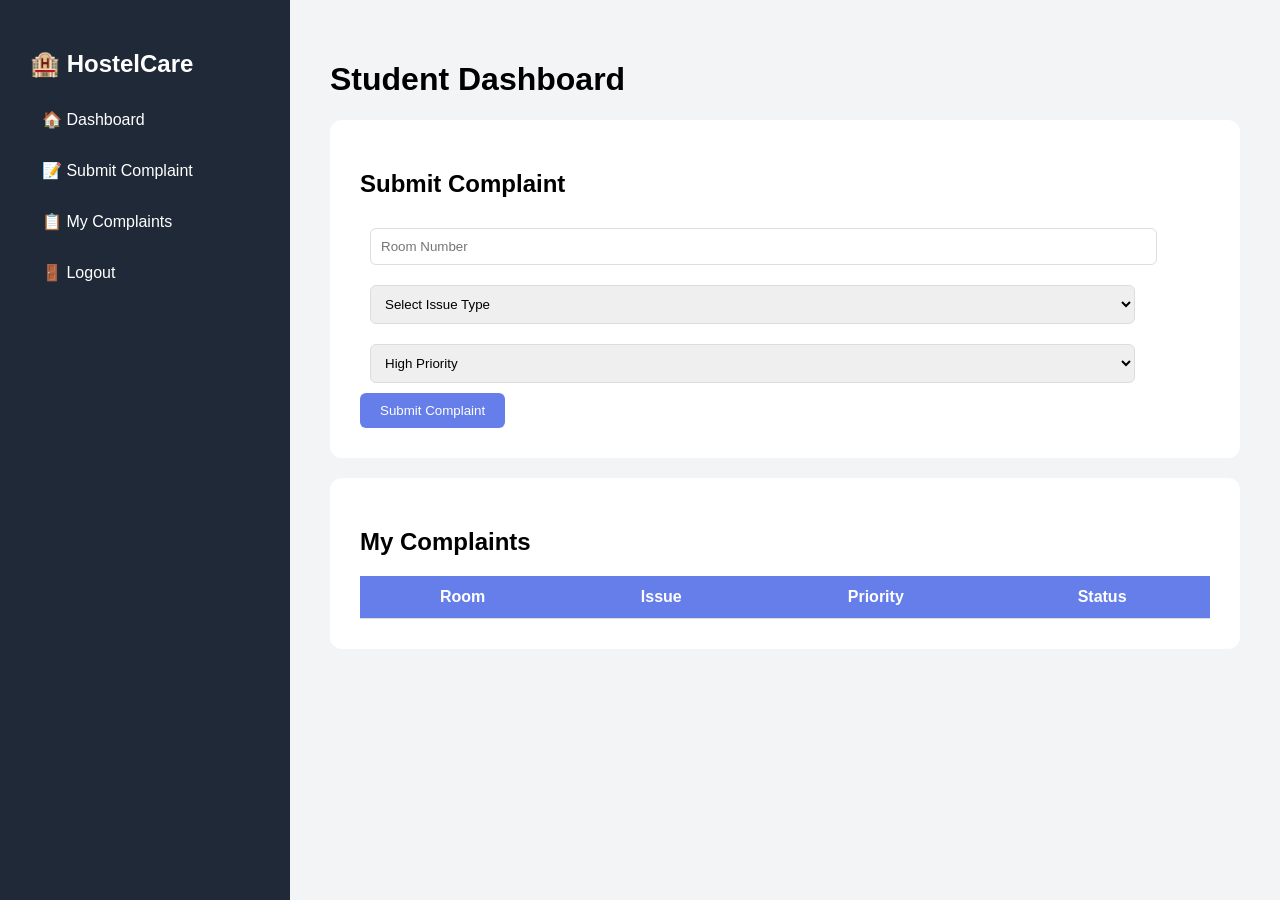
==== dashboard.html @ 7ef9b8e0 "Initial project upload" ====
<!DOCTYPE html>
<html>

<head>

<title>Student Dashboard</title>

<link rel="stylesheet" href="style.css">

</head>

<body>

<div class="dashboard-layout">

<!-- Sidebar -->

<div class="sidebar">

<h2>🏨 HostelCare</h2>

<ul>

<li>🏠 Dashboard</li>
<li>📝 Submit Complaint</li>
<li>📋 My Complaints</li>
<li onclick="logout()">🚪 Logout</li>

</ul>

</div>


<!-- Main Dashboard -->

<div class="main-dashboard">

<h1>Student Dashboard</h1>


<!-- Complaint Form -->

<div class="dashboard-card">

<h2>Submit Complaint</h2>

<input type="text" id="room" placeholder="Room Number">

<select id="issueType">

<option value="">Select Issue Type</option>
<option value="Electricity">⚡ Electricity</option>
<option value="Water">💧 Water Leakage</option>
<option value="WiFi">📶 WiFi Problem</option>
<option value="Furniture">🪑 Furniture Damage</option>
<option value="Cleaning">🧹 Cleaning Issue</option>

</select>

<select id="priority">

<option value="1">High Priority</option>
<option value="2">Medium Priority</option>
<option value="3">Low Priority</option>

</select>

<button onclick="submitComplaint()">Submit Complaint</button>

</div>


<!-- Complaint History -->

<div class="dashboard-card">

<h2>My Complaints</h2>

<table>

<thead>

<tr>

<th>Room</th>
<th>Issue</th>
<th>Priority</th>
<th>Status</th>

</tr>

</thead>

<tbody id="studentComplaintTable">

</tbody>

</table>

</div>


</div>

</div>

<script src="script.js"></script>

</body>

</html>
---- style.css ----
body{

font-family:'Poppins',sans-serif;
margin:0;
background:#f5f7fb;

}

/* NAVBAR */

.navbar{

display:flex;
justify-content:space-between;
align-items:center;
padding:20px 60px;
background:#667eea;
color:white;

}

.login-btn{

background:white;
color:#667eea;
padding:10px 20px;
border-radius:8px;
text-decoration:none;
font-weight:600;

}

/* HERO */

.hero{

text-align:center;
padding:120px 20px;
background:linear-gradient(135deg,#667eea,#764ba2);
color:white;

}

.hero h2{

font-size:48px;

}

.hero-btn{

padding:15px 35px;
font-size:18px;
border:none;
border-radius:25px;
background:white;
color:#333;
cursor:pointer;

}

/* FEATURES */

.features{

display:flex;
justify-content:center;
gap:30px;
padding:80px 20px;

}

.feature-card{

background:white;
padding:30px;
border-radius:12px;
width:260px;
text-align:center;
box-shadow:0 10px 30px rgba(0,0,0,0.1);

}

/* DASHBOARD */

body{

font-family:'Poppins',sans-serif;
margin:0;
overflow-x:hidden;

}

/* NAVBAR */

.navbar{

display:flex;
justify-content:space-between;
align-items:center;
padding:20px 60px;
background:#667eea;
color:white;

}

.navbar nav a{

margin-left:20px;
text-decoration:none;
color:white;
font-weight:500;

}

.navbar nav a:hover{

text-decoration:underline;

}

/* HERO */

.hero{

height:90vh;

background:linear-gradient(135deg,#667eea,#764ba2);

display:flex;
align-items:center;
justify-content:center;

text-align:center;
color:white;
position:relative;

}

.hero-content{

max-width:700px;
z-index:2;

}

.hero h2{

font-size:50px;

}

.hero p{

margin-top:10px;
font-size:18px;

}

.hero-btn{

margin-top:20px;
padding:15px 35px;
border:none;
border-radius:25px;
font-size:18px;
background:white;
color:#333;
cursor:pointer;
transition:0.3s;

}

.hero-btn:hover{

transform:scale(1.1);

}

/* FLOATING CIRCLES */

.circle{

position:absolute;
border-radius:50%;
opacity:0.3;
animation:float 8s infinite ease-in-out;

}

.c1{

width:120px;
height:120px;
background:white;
top:20%;
left:10%;

}

.c2{

width:180px;
height:180px;
background:white;
bottom:15%;
right:15%;

}

.c3{

width:80px;
height:80px;
background:white;
top:60%;
left:30%;

}

@keyframes float{

0%{transform:translateY(0)}
50%{transform:translateY(-30px)}
100%{transform:translateY(0)}

}

/* FEATURES */

.features{

padding:80px 20px;
text-align:center;
background:#f5f7fb;

}

.feature-container{

display:flex;
justify-content:center;
gap:30px;
margin-top:40px;

}

.feature-card{

background:white;
padding:30px;
border-radius:12px;
width:260px;
box-shadow:0 10px 25px rgba(0,0,0,0.1);
transition:0.3s;

}

.feature-card:hover{

transform:translateY(-10px) scale(1.05);

}

/* FOOTER */

footer{

background:#111;
color:white;
text-align:center;
padding:20px;

}
.login-btn{

background:white;
color:#667eea;
padding:10px 20px;
border-radius:8px;
text-decoration:none;
font-weight:600;

}
.dashboard-layout{

display:flex;
height:100vh;

}

.sidebar{

width:230px;
background:#1f2937;
color:white;
padding:30px;

}

.sidebar ul{

list-style:none;
padding:0;

}

.sidebar li{

padding:12px;
margin:8px 0;
cursor:pointer;
border-radius:6px;

}

.sidebar li:hover{

background:#374151;

}

.main-dashboard{

flex:1;
padding:40px;
background:#f3f4f6;

}

.dashboard-card{

background:white;
padding:30px;
border-radius:12px;
margin-top:20px;

}

table{

width:100%;
border-collapse:collapse;

}

th,td{

padding:12px;
border-bottom:1px solid #ddd;

}

th{

background:#667eea;
color:white;

}

/* LOGIN */

.login-container{

background:white;
width:320px;
margin:120px auto;
padding:40px;
border-radius:12px;
text-align:center;
box-shadow:0 10px 25px rgba(0,0,0,0.1);

}

input,select{

width:90%;
padding:10px;
margin:10px;
border-radius:6px;
border:1px solid #ddd;

}

button{

background:#667eea;
color:white;
padding:10px 20px;
border:none;
border-radius:6px;
cursor:pointer;

}
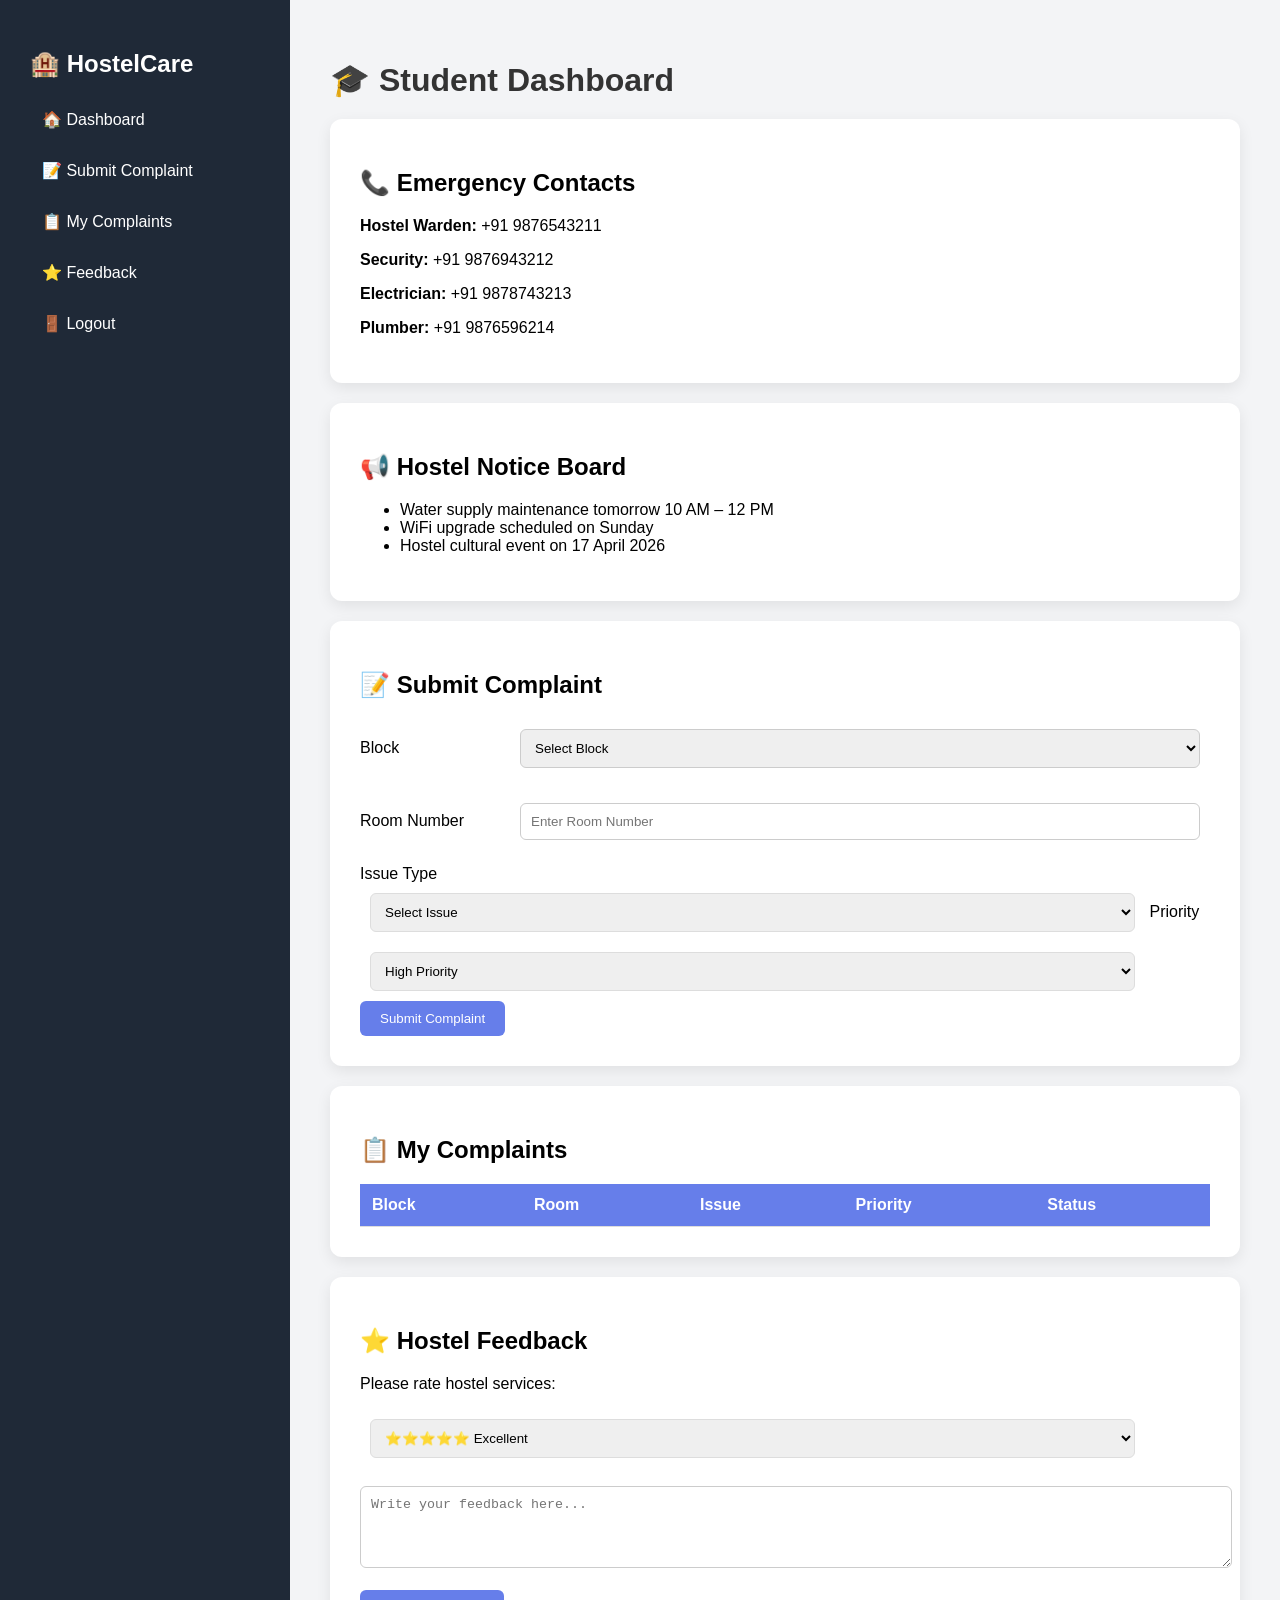
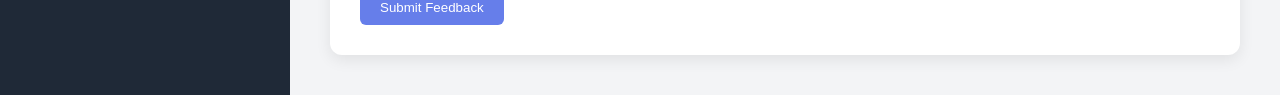
==== commit b6df7e7a: "Updated complaint system, MySQL integration and staff allocation" ====
--- a/dashboard.html
+++ b/dashboard.html
@@ -5,6 +5,7 @@
 
 <title>Student Dashboard</title>
 
+<link href="https://fonts.googleapis.com/css2?family=Montserrat:wght@400;600;700&display=swap" rel="stylesheet">
 <link rel="stylesheet" href="style.css">
 
 </head>
@@ -24,6 +25,7 @@
 <li>🏠 Dashboard</li>
 <li>📝 Submit Complaint</li>
 <li>📋 My Complaints</li>
+<li>⭐ Feedback</li>
 <li onclick="logout()">🚪 Logout</li>
 
 </ul>
@@ -35,20 +37,78 @@
 
 <div class="main-dashboard">
 
-<h1>Student Dashboard</h1>
+<h1>🎓 Student Dashboard</h1>
+
+<h3 id="welcomeUser"></h3>
+
+
+<!-- Emergency Contacts -->
+
+<div class="dashboard-card">
+
+<h2>📞 Emergency Contacts</h2>
+
+<p><b>Hostel Warden:</b> +91 9876543211</p>
+<p><b>Security:</b> +91 9876943212</p>
+<p><b>Electrician:</b> +91 9878743213</p>
+<p><b>Plumber:</b> +91 9876596214</p>
+
+</div>
+
+
+<!-- Notice Board -->
+
+<div class="dashboard-card">
+
+<h2>📢 Hostel Notice Board</h2>
+
+<ul>
+<li>Water supply maintenance tomorrow 10 AM – 12 PM</li>
+<li>WiFi upgrade scheduled on Sunday</li>
+<li>Hostel cultural event on 17 April 2026</li>
+</ul>
+
+</div>
 
 
 <!-- Complaint Form -->
 
 <div class="dashboard-card">
 
-<h2>Submit Complaint</h2>
-
-<input type="text" id="room" placeholder="Room Number">
+<h2>📝 Submit Complaint</h2>
+
+<div class="form-row">
+
+<label>Block</label>
+
+<select id="block">
+<option value="">Select Block</option>
+<option>A</option>
+<option>B</option>
+<option>C</option>
+<option>D</option>
+<option>E</option>
+<option>F</option>
+<option>G</option>
+</select>
+
+</div>
+
+
+<div class="form-row">
+
+<label>Room Number</label>
+
+<input type="number" id="room" min="1" max="100" placeholder="Enter Room Number">
+
+</div>
+
+
+<label>Issue Type</label>
 
 <select id="issueType">
 
-<option value="">Select Issue Type</option>
+<option value="">Select Issue</option>
 <option value="Electricity">⚡ Electricity</option>
 <option value="Water">💧 Water Leakage</option>
 <option value="WiFi">📶 WiFi Problem</option>
@@ -57,6 +117,9 @@
 
 </select>
 
+
+<label>Priority</label>
+
 <select id="priority">
 
 <option value="1">High Priority</option>
@@ -65,6 +128,7 @@
 
 </select>
 
+
 <button onclick="submitComplaint()">Submit Complaint</button>
 
 </div>
@@ -74,32 +138,58 @@
 
 <div class="dashboard-card">
 
-<h2>My Complaints</h2>
+<h2>📋 My Complaints</h2>
 
 <table>
 
 <thead>
 
 <tr>
-
+<th>Block</th>
 <th>Room</th>
 <th>Issue</th>
 <th>Priority</th>
 <th>Status</th>
-
 </tr>
 
 </thead>
 
-<tbody id="studentComplaintTable">
-
-</tbody>
+<tbody id="studentComplaintTable"></tbody>
 
 </table>
 
 </div>
 
 
+<!-- ⭐ Feedback System -->
+
+<div class="dashboard-card">
+
+<h2>⭐ Hostel Feedback</h2>
+
+<p>Please rate hostel services:</p>
+
+<select id="feedbackRating">
+
+<option value="5">⭐⭐⭐⭐⭐ Excellent</option>
+<option value="4">⭐⭐⭐⭐ Good</option>
+<option value="3">⭐⭐⭐ Average</option>
+<option value="2">⭐⭐ Poor</option>
+<option value="1">⭐ Very Poor</option>
+
+</select>
+
+<br><br>
+
+<textarea id="feedbackMessage" placeholder="Write your feedback here..." rows="4" style="width:100%; padding:10px; border-radius:6px; border:1px solid #ccc;"></textarea>
+
+<br><br>
+
+<button onclick="submitFeedback()">Submit Feedback</button>
+
+</div>
+
+
 </div>
 
 </div>
--- a/style.css
+++ b/style.css
@@ -1,164 +1,71 @@
+/* GLOBAL */
+
 body{
-
 font-family:'Poppins',sans-serif;
 margin:0;
 background:#f5f7fb;
-
+overflow-x:hidden;
 }
 
 /* NAVBAR */
 
 .navbar{
-
 display:flex;
 justify-content:space-between;
 align-items:center;
 padding:20px 60px;
 background:#667eea;
 color:white;
-
+}
+
+.navbar nav a{
+margin-left:20px;
+text-decoration:none;
+color:white;
+font-weight:500;
+}
+
+.navbar nav a:hover{
+text-decoration:underline;
 }
 
 .login-btn{
-
 background:white;
 color:#667eea;
 padding:10px 20px;
 border-radius:8px;
 text-decoration:none;
 font-weight:600;
-
-}
-
-/* HERO */
+}
+
+/* HERO SECTION */
 
 .hero{
-
-text-align:center;
-padding:120px 20px;
+height:90vh;
 background:linear-gradient(135deg,#667eea,#764ba2);
-color:white;
-
-}
-
-.hero h2{
-
-font-size:48px;
-
-}
-
-.hero-btn{
-
-padding:15px 35px;
-font-size:18px;
-border:none;
-border-radius:25px;
-background:white;
-color:#333;
-cursor:pointer;
-
-}
-
-/* FEATURES */
-
-.features{
-
-display:flex;
-justify-content:center;
-gap:30px;
-padding:80px 20px;
-
-}
-
-.feature-card{
-
-background:white;
-padding:30px;
-border-radius:12px;
-width:260px;
-text-align:center;
-box-shadow:0 10px 30px rgba(0,0,0,0.1);
-
-}
-
-/* DASHBOARD */
-
-body{
-
-font-family:'Poppins',sans-serif;
-margin:0;
-overflow-x:hidden;
-
-}
-
-/* NAVBAR */
-
-.navbar{
-
-display:flex;
-justify-content:space-between;
-align-items:center;
-padding:20px 60px;
-background:#667eea;
-color:white;
-
-}
-
-.navbar nav a{
-
-margin-left:20px;
-text-decoration:none;
-color:white;
-font-weight:500;
-
-}
-
-.navbar nav a:hover{
-
-text-decoration:underline;
-
-}
-
-/* HERO */
-
-.hero{
-
-height:90vh;
-
-background:linear-gradient(135deg,#667eea,#764ba2);
-
 display:flex;
 align-items:center;
 justify-content:center;
-
 text-align:center;
 color:white;
 position:relative;
-
 }
 
 .hero-content{
-
 max-width:700px;
 z-index:2;
-
 }
 
 .hero h2{
-
 font-size:50px;
-
 }
 
 .hero p{
-
 margin-top:10px;
 font-size:18px;
-
 }
 
 .hero-btn{
-
 margin-top:20px;
 padding:15px 35px;
 border:none;
@@ -168,200 +75,224 @@
 color:#333;
 cursor:pointer;
 transition:0.3s;
-
 }
 
 .hero-btn:hover{
-
 transform:scale(1.1);
-
-}
-
-/* FLOATING CIRCLES */
+}
+
+/* FLOATING ANIMATION CIRCLES */
 
 .circle{
-
 position:absolute;
 border-radius:50%;
 opacity:0.3;
 animation:float 8s infinite ease-in-out;
-
 }
 
 .c1{
-
 width:120px;
 height:120px;
 background:white;
 top:20%;
 left:10%;
-
 }
 
 .c2{
-
 width:180px;
 height:180px;
 background:white;
 bottom:15%;
 right:15%;
-
 }
 
 .c3{
-
 width:80px;
 height:80px;
 background:white;
 top:60%;
 left:30%;
-
 }
 
 @keyframes float{
-
 0%{transform:translateY(0)}
 50%{transform:translateY(-30px)}
 100%{transform:translateY(0)}
-
 }
 
 /* FEATURES */
 
 .features{
-
 padding:80px 20px;
 text-align:center;
 background:#f5f7fb;
-
 }
 
 .feature-container{
-
 display:flex;
 justify-content:center;
 gap:30px;
 margin-top:40px;
-
+flex-wrap:wrap;
 }
 
 .feature-card{
-
 background:white;
 padding:30px;
 border-radius:12px;
 width:260px;
 box-shadow:0 10px 25px rgba(0,0,0,0.1);
 transition:0.3s;
-
 }
 
 .feature-card:hover{
-
 transform:translateY(-10px) scale(1.05);
-
 }
 
 /* FOOTER */
 
 footer{
-
 background:#111;
 color:white;
 text-align:center;
 padding:20px;
-
-}
-.login-btn{
-
-background:white;
-color:#667eea;
-padding:10px 20px;
-border-radius:8px;
-text-decoration:none;
-font-weight:600;
-
-}
+}
+
+/* DASHBOARD LAYOUT */
+
 .dashboard-layout{
-
-display:flex;
-height:100vh;
-
-}
+display:flex;
+min-height:100vh;
+}
+
+/* SIDEBAR */
 
 .sidebar{
-
 width:230px;
 background:#1f2937;
 color:white;
 padding:30px;
-
 }
 
 .sidebar ul{
-
 list-style:none;
 padding:0;
-
 }
 
 .sidebar li{
-
 padding:12px;
 margin:8px 0;
 cursor:pointer;
 border-radius:6px;
-
+transition:0.3s;
 }
 
 .sidebar li:hover{
-
 background:#374151;
-
-}
+}
+
+/* MAIN DASHBOARD */
 
 .main-dashboard{
-
 flex:1;
 padding:40px;
 background:#f3f4f6;
-
-}
+}
+
+/* DASHBOARD TITLE */
+
+.main-dashboard h1{
+font-size:32px;
+font-weight:600;
+color:#333;
+margin-bottom:10px;
+}
+
+#welcomeUser{
+font-size:18px;
+color:#666;
+margin-bottom:20px;
+}
+
+/* DASHBOARD CARDS */
 
 .dashboard-card{
-
 background:white;
 padding:30px;
 border-radius:12px;
 margin-top:20px;
-
-}
+box-shadow:0 5px 15px rgba(0,0,0,0.08);
+}
+
+/* FORM LAYOUT */
+
+.form-row{
+display:flex;
+align-items:center;
+margin-bottom:15px;
+}
+
+.form-row label{
+width:150px;
+font-weight:500;
+}
+
+.form-row input,
+.form-row select{
+flex:1;
+padding:10px;
+border-radius:6px;
+border:1px solid #ccc;
+}
+
+/* INPUTS */
+
+input,select{
+width:90%;
+padding:10px;
+margin:10px;
+border-radius:6px;
+border:1px solid #ddd;
+}
+
+/* BUTTON */
+
+button{
+background:#667eea;
+color:white;
+padding:10px 20px;
+border:none;
+border-radius:6px;
+cursor:pointer;
+transition:0.3s;
+}
+
+button:hover{
+background:#5a67d8;
+}
+
+/* TABLE */
 
 table{
-
 width:100%;
 border-collapse:collapse;
-
+margin-top:15px;
 }
 
 th,td{
-
 padding:12px;
 border-bottom:1px solid #ddd;
-
+text-align:left;
 }
 
 th{
-
 background:#667eea;
 color:white;
-
-}
-
-/* LOGIN */
+}
+
+/* LOGIN PAGE */
 
 .login-container{
-
 background:white;
 width:320px;
 margin:120px auto;
@@ -369,26 +300,78 @@
 border-radius:12px;
 text-align:center;
 box-shadow:0 10px 25px rgba(0,0,0,0.1);
-
-}
-
-input,select{
-
+}
+
+.login-container input{
 width:90%;
 padding:10px;
 margin:10px;
 border-radius:6px;
 border:1px solid #ddd;
-
-}
-
-button{
-
+}
+
+.login-container button{
+width:100%;
+margin-top:10px;
+}
+.card{
 background:#667eea;
 color:white;
-padding:10px 20px;
-border:none;
-border-radius:6px;
-cursor:pointer;
-
+padding:20px;
+border-radius:10px;
+width:180px;
+text-align:center;
+font-weight:600;
+}
+.pending-btn{
+background:#facc15;
+color:black;
+border:none;
+padding:6px 10px;
+border-radius:6px;
+margin:2px;
+cursor:pointer;
+}
+
+.progress-btn{
+background:#fb923c;
+color:white;
+border:none;
+padding:6px 10px;
+border-radius:6px;
+margin:2px;
+cursor:pointer;
+}
+
+.solved-btn{
+background:#22c55e;
+color:white;
+border:none;
+padding:6px 10px;
+border-radius:6px;
+margin:2px;
+cursor:pointer;
+}
+.pending{
+background:#facc15;
+color:black;
+padding:4px 10px;
+border-radius:6px;
+font-weight:600;
+}
+
+.progress{
+background:#fb923c;
+color:white;
+padding:4px 10px;
+border-radius:6px;
+font-weight:600;
+}
+
+.solved{
+background:#22c55e;
+color:white;
+padding:4px 10px;
+border-radius:6px;
+font-weight:600;
 }
